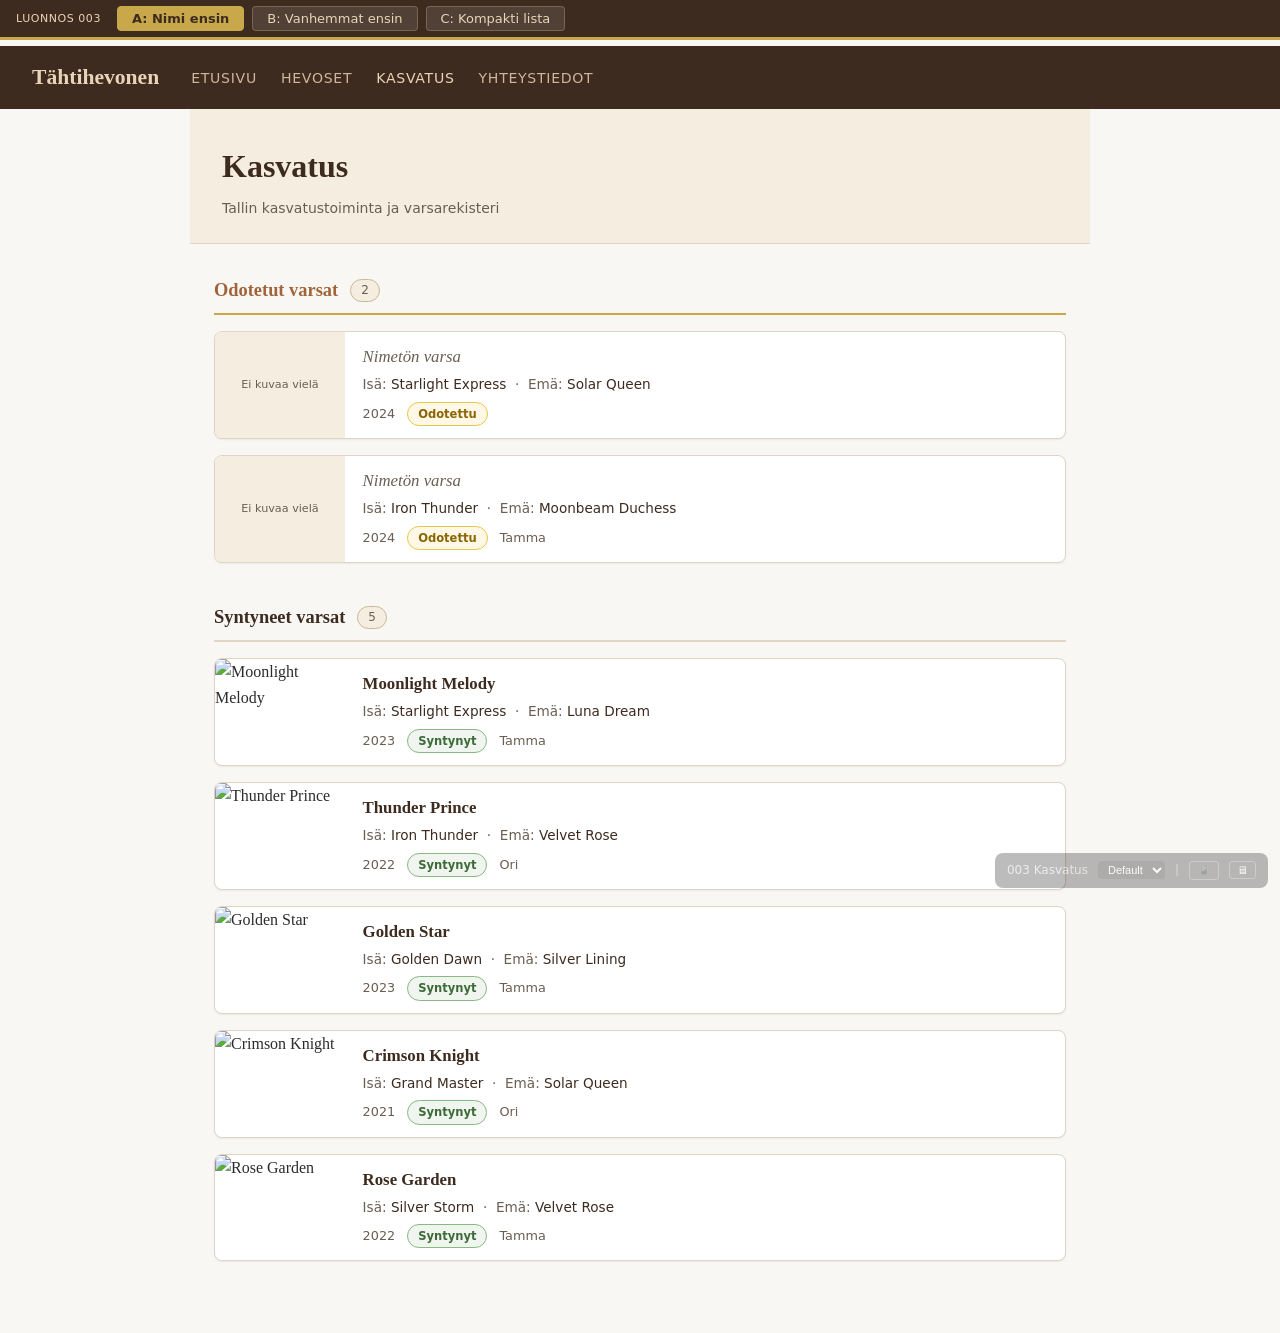
==== .planning/sketches/003-kasvatus/index.html @ 38c665e8 "Add UI Sketches and finish security" ====
<!DOCTYPE html>
<html lang="fi">
<head>
  <meta charset="UTF-8">
  <meta name="viewport" content="width=device-width, initial-scale=1.0">
  <title>003 — Kasvatus</title>
  <link rel="stylesheet" href="../themes/default.css">
  <style>
    * { box-sizing: border-box; margin: 0; padding: 0; }
    body {
      font-family: var(--font-serif);
      background: var(--color-bg);
      color: var(--color-text);
      line-height: 1.6;
      padding-top: 46px;
    }

    /* ── Variant tabs ── */
    #variant-nav {
      position: fixed; top: 0; left: 0; right: 0; z-index: 9998;
      background: var(--color-primary);
      border-bottom: 3px solid var(--color-gold);
      padding: 6px 16px;
      display: flex; gap: 8px; align-items: center;
      font-family: var(--font-sans); font-size: 13px;
    }
    #variant-nav span { color: var(--color-cream); margin-right: 8px; font-size: 11px; text-transform: uppercase; letter-spacing: .05em; }
    .variant-tab {
      background: rgba(255,255,255,0.1); color: var(--color-cream);
      border: 1px solid rgba(201,184,154,0.3); border-radius: var(--radius-sm);
      padding: 4px 14px; cursor: pointer; font-family: var(--font-sans); font-size: 13px;
      transition: all 0.15s ease;
    }
    .variant-tab:hover { background: rgba(255,255,255,0.2); }
    .variant-tab.active { background: var(--color-gold); color: var(--color-primary); font-weight: 600; border-color: var(--color-gold); }

    /* ── Chrome ── */
    .site-header {
      background: var(--color-primary); color: var(--color-cream);
      padding: .9rem 2rem; display: flex; align-items: center; gap: 2rem;
    }
    .site-title { color: var(--color-cream); font-size: 1.35rem; font-weight: bold; text-decoration: none; }
    .site-nav { display: flex; gap: 1.5rem; list-style: none; }
    .site-nav a { color: var(--color-border-warm); text-decoration: none; font-size: .88rem; text-transform: uppercase; letter-spacing: .05em; font-family: var(--font-sans); }
    .site-nav a.active { color: var(--color-cream); }

    .page-hero {
      background: var(--color-surface-accent); border-bottom: 1px solid var(--color-border);
      padding: 2rem 2rem 1.5rem; max-width: 900px; margin: 0 auto;
    }
    .page-hero h1 { font-size: 2rem; color: var(--color-primary); margin-bottom: .25rem; }
    .page-hero p { color: var(--color-text-muted); font-size: var(--text-sm); font-family: var(--font-sans); }

    main { max-width: 900px; margin: 0 auto; padding: 2rem 1.5rem; }

    /* ── Section headers ── */
    .foal-section { margin-bottom: 2.5rem; }
    .section-header {
      display: flex; align-items: center; gap: .75rem;
      margin-bottom: 1rem; padding-bottom: .5rem;
      border-bottom: 2px solid var(--color-border);
    }
    .section-header h2 { font-size: 1.15rem; color: var(--color-primary); }
    .section-count {
      background: var(--color-parchment); color: var(--color-text-muted);
      border: 1px solid var(--color-border-warm);
      border-radius: var(--radius-full); padding: 1px 10px;
      font-size: .75rem; font-family: var(--font-sans);
    }
    .section-expected .section-header { border-bottom-color: var(--color-gold); }
    .section-expected .section-header h2 { color: var(--color-accent); }

    /* ── Status badges ── */
    .status-expected {
      display: inline-block; background: #fff8e6; color: #8a6500;
      border: 1px solid #e6c84a; border-radius: var(--radius-full);
      padding: 2px 10px; font-size: .72rem; font-family: var(--font-sans); font-weight: 600;
    }
    .status-born {
      display: inline-block; background: #f0f5ef; color: #3d6b38;
      border: 1px solid #8ab884; border-radius: var(--radius-full);
      padding: 2px 10px; font-size: .72rem; font-family: var(--font-sans); font-weight: 600;
    }

    /* ── Placeholder for unnamed/unborn ── */
    .foal-ph {
      width: 100%; height: 100%; object-fit: cover; display: block;
    }
    .no-photo {
      width: 100%; height: 100%;
      background: repeating-linear-gradient(
        45deg, var(--color-surface-accent), var(--color-surface-accent) 4px,
        var(--color-parchment) 4px, var(--color-parchment) 8px
      );
      display: flex; align-items: center; justify-content: center;
      font-size: .7rem; color: var(--color-text-muted); font-family: var(--font-sans);
      text-align: center; padding: .25rem;
    }

    /* ══════════════════════════════════════
       VARIANT A — Nimi ensin
    ══════════════════════════════════════ */
    #variant-a .foal-card {
      display: flex; gap: 0; background: var(--color-surface);
      border: 1px solid var(--color-border); border-radius: var(--radius-md);
      overflow: hidden; box-shadow: var(--shadow-sm); margin-bottom: 1rem;
      transition: box-shadow 0.2s, transform 0.15s;
    }
    #variant-a .foal-card:hover { box-shadow: var(--shadow-md); transform: translateX(3px); }
    #variant-a .foal-card .card-img {
      width: 130px; flex-shrink: 0; overflow: hidden;
    }
    #variant-a .foal-card .card-img img,
    #variant-a .foal-card .card-img .no-photo { width: 130px; height: 100%; min-height: 85px; }
    #variant-a .foal-card .card-body {
      padding: .75rem 1.1rem; display: flex; flex-direction: column; justify-content: center; gap: .2rem;
      flex: 1;
    }
    #variant-a .foal-name { font-size: 1.05rem; color: var(--color-primary); font-weight: 600; }
    #variant-a .foal-unnamed { font-size: 1.05rem; color: var(--color-text-muted); font-style: italic; }
    #variant-a .foal-parents {
      font-size: .85rem; color: var(--color-text-muted); font-family: var(--font-sans);
    }
    #variant-a .foal-parents a { color: var(--color-primary); text-decoration: none; }
    #variant-a .foal-parents a:hover { text-decoration: underline; }
    #variant-a .foal-meta {
      display: flex; gap: .75rem; align-items: center; margin-top: .15rem;
      font-size: .8rem; color: var(--color-text-muted); font-family: var(--font-sans);
    }

    /* ══════════════════════════════════════
       VARIANT B — Vanhemmat ensin
    ══════════════════════════════════════ */
    #variant-b .foal-card {
      display: flex; gap: 0; background: var(--color-surface);
      border: 1px solid var(--color-border); border-radius: var(--radius-md);
      overflow: hidden; box-shadow: var(--shadow-sm); margin-bottom: 1rem;
      transition: box-shadow 0.2s, transform 0.15s;
    }
    #variant-b .foal-card:hover { box-shadow: var(--shadow-md); transform: translateX(3px); }
    #variant-b .foal-card .card-img {
      width: 130px; flex-shrink: 0; overflow: hidden; position: relative;
    }
    #variant-b .foal-card .card-img img,
    #variant-b .foal-card .card-img .no-photo { width: 130px; height: 100%; min-height: 95px; }
    #variant-b .foal-card .card-body {
      padding: .75rem 1.1rem; flex: 1; display: flex; flex-direction: column; justify-content: center; gap: .15rem;
    }
    #variant-b .foal-parents-main {
      font-size: 1rem; color: var(--color-primary); font-weight: 600;
    }
    #variant-b .foal-parents-main a { color: inherit; text-decoration: none; }
    #variant-b .foal-parents-main a:hover { text-decoration: underline; }
    #variant-b .cross { color: var(--color-accent); margin: 0 .2rem; font-style: normal; }
    #variant-b .foal-name-sub { font-size: .9rem; color: var(--color-text-muted); font-style: italic; }
    #variant-b .foal-name-sub strong { color: var(--color-text); font-style: normal; font-size: .92rem; }
    #variant-b .foal-meta {
      display: flex; gap: .75rem; align-items: center; margin-top: .2rem;
      font-size: .78rem; color: var(--color-text-muted); font-family: var(--font-sans);
    }

    /* ══════════════════════════════════════
       VARIANT C — Kompakti status-lista
    ══════════════════════════════════════ */
    #variant-c .filter-bar {
      display: flex; gap: .5rem; flex-wrap: wrap; margin-bottom: 1.25rem; align-items: center;
    }
    #variant-c .filter-btn {
      background: var(--color-surface); border: 1px solid var(--color-border);
      border-radius: var(--radius-full); padding: 4px 14px;
      font-size: .82rem; font-family: var(--font-sans); cursor: pointer;
      color: var(--color-text-muted); transition: all 0.15s;
    }
    #variant-c .filter-btn:hover, #variant-c .filter-btn.active {
      background: var(--color-primary); color: var(--color-cream); border-color: var(--color-primary);
    }
    #variant-c .foal-card {
      display: flex; align-items: center; gap: 0; background: var(--color-surface);
      border: 1px solid var(--color-border); border-radius: var(--radius-md);
      overflow: hidden; margin-bottom: .6rem;
      box-shadow: var(--shadow-sm); transition: box-shadow 0.2s, transform 0.15s;
    }
    #variant-c .foal-card.is-expected { border-left: 4px solid var(--color-gold); }
    #variant-c .foal-card.is-born { border-left: 4px solid #8ab884; }
    #variant-c .foal-card:hover { box-shadow: var(--shadow-md); transform: translateX(2px); }
    #variant-c .card-img { width: 80px; height: 60px; flex-shrink: 0; overflow: hidden; }
    #variant-c .card-img img, #variant-c .card-img .no-photo { width: 80px; height: 60px; object-fit: cover; display: block; }
    #variant-c .card-body {
      padding: .5rem .9rem; flex: 1; display: flex; align-items: center; gap: 1rem;
      flex-wrap: wrap;
    }
    #variant-c .foal-name { font-size: .95rem; font-weight: 600; color: var(--color-primary); min-width: 140px; }
    #variant-c .foal-unnamed { font-size: .95rem; color: var(--color-text-muted); font-style: italic; min-width: 140px; }
    #variant-c .foal-parents-c {
      font-size: .82rem; color: var(--color-text-muted); font-family: var(--font-sans); flex: 1;
    }
    #variant-c .foal-parents-c a { color: var(--color-primary); text-decoration: none; }
    #variant-c .foal-parents-c a:hover { text-decoration: underline; }
    #variant-c .foal-yr { font-size: .8rem; color: var(--color-text-light); font-family: var(--font-sans); white-space: nowrap; }
    #variant-c .card-status { padding: 0 .85rem; flex-shrink: 0; }

    /* ── Responsive ── */
    @media (max-width: 640px) {
      body { padding-top: 80px; }
      #variant-nav { flex-wrap: wrap; gap: 6px; }
      .site-header { flex-wrap: wrap; gap: .75rem; padding: .75rem 1rem; }
      .site-nav { flex-wrap: wrap; gap: .75rem; }
      main { padding: 1.25rem 1rem; }

      #variant-a .foal-card,
      #variant-b .foal-card { flex-direction: column; }
      #variant-a .foal-card .card-img,
      #variant-b .foal-card .card-img { width: 100%; }
      #variant-a .foal-card .card-img img,
      #variant-b .foal-card .card-img img,
      #variant-a .foal-card .card-img .no-photo,
      #variant-b .foal-card .card-img .no-photo { width: 100%; height: 140px; }

      #variant-c .card-body { gap: .5rem; }
      #variant-c .foal-parents-c { display: none; }
    }
  </style>
</head>
<body>

<!-- Variant nav -->
<div id="variant-nav">
  <span>Luonnos 003</span>
  <button class="variant-tab active" onclick="showVariant('a', this)">A: Nimi ensin</button>
  <button class="variant-tab" onclick="showVariant('b', this)">B: Vanhemmat ensin</button>
  <button class="variant-tab" onclick="showVariant('c', this)">C: Kompakti lista</button>
</div>

<!-- ════════════════════ VARIANT A — Nimi ensin ════════════════════ -->
<div id="variant-a" class="variant">
  <div class="site-header">
    <a href="#" class="site-title">Tähtihevonen</a>
    <nav><ul class="site-nav">
      <li><a href="#">Etusivu</a></li><li><a href="#">Hevoset</a></li>
      <li><a href="#" class="active">Kasvatus</a></li><li><a href="#">Yhteystiedot</a></li>
    </ul></nav>
  </div>
  <div class="page-hero"><h1>Kasvatus</h1><p>Tallin kasvatustoiminta ja varsarekisteri</p></div>
  <main>

    <!-- Odotetut -->
    <div class="foal-section section-expected">
      <div class="section-header">
        <h2>Odotetut varsat</h2><span class="section-count">2</span>
      </div>

      <div class="foal-card">
        <div class="card-img"><div class="no-photo">Ei kuvaa vielä</div></div>
        <div class="card-body">
          <span class="foal-unnamed">Nimetön varsa</span>
          <div class="foal-parents">Isä: <a href="#">Starlight Express</a> &nbsp;·&nbsp; Emä: <a href="#">Solar Queen</a></div>
          <div class="foal-meta"><span>2024</span><span class="status-expected">Odotettu</span></div>
        </div>
      </div>

      <div class="foal-card">
        <div class="card-img"><div class="no-photo">Ei kuvaa vielä</div></div>
        <div class="card-body">
          <span class="foal-unnamed">Nimetön varsa</span>
          <div class="foal-parents">Isä: <a href="#">Iron Thunder</a> &nbsp;·&nbsp; Emä: <a href="#">Moonbeam Duchess</a></div>
          <div class="foal-meta"><span>2024</span><span class="status-expected">Odotettu</span><span>Tamma</span></div>
        </div>
      </div>
    </div>

    <!-- Syntyneet -->
    <div class="foal-section">
      <div class="section-header">
        <h2>Syntyneet varsat</h2><span class="section-count">5</span>
      </div>

      <div class="foal-card">
        <div class="card-img"><img src="https://picsum.photos/seed/f1/130/90" alt="Moonlight Melody" class="foal-ph"></div>
        <div class="card-body">
          <span class="foal-name">Moonlight Melody</span>
          <div class="foal-parents">Isä: <a href="#">Starlight Express</a> &nbsp;·&nbsp; Emä: <a href="#">Luna Dream</a></div>
          <div class="foal-meta"><span>2023</span><span class="status-born">Syntynyt</span><span>Tamma</span></div>
        </div>
      </div>

      <div class="foal-card">
        <div class="card-img"><img src="https://picsum.photos/seed/f2/130/90" alt="Thunder Prince" class="foal-ph"></div>
        <div class="card-body">
          <span class="foal-name">Thunder Prince</span>
          <div class="foal-parents">Isä: <a href="#">Iron Thunder</a> &nbsp;·&nbsp; Emä: <a href="#">Velvet Rose</a></div>
          <div class="foal-meta"><span>2022</span><span class="status-born">Syntynyt</span><span>Ori</span></div>
        </div>
      </div>

      <div class="foal-card">
        <div class="card-img"><img src="https://picsum.photos/seed/f3/130/90" alt="Golden Star" class="foal-ph"></div>
        <div class="card-body">
          <span class="foal-name">Golden Star</span>
          <div class="foal-parents">Isä: <a href="#">Golden Dawn</a> &nbsp;·&nbsp; Emä: <a href="#">Silver Lining</a></div>
          <div class="foal-meta"><span>2023</span><span class="status-born">Syntynyt</span><span>Tamma</span></div>
        </div>
      </div>

      <div class="foal-card">
        <div class="card-img"><img src="https://picsum.photos/seed/f4/130/90" alt="Crimson Knight" class="foal-ph"></div>
        <div class="card-body">
          <span class="foal-name">Crimson Knight</span>
          <div class="foal-parents">Isä: <a href="#">Grand Master</a> &nbsp;·&nbsp; Emä: <a href="#">Solar Queen</a></div>
          <div class="foal-meta"><span>2021</span><span class="status-born">Syntynyt</span><span>Ori</span></div>
        </div>
      </div>

      <div class="foal-card">
        <div class="card-img"><img src="https://picsum.photos/seed/f5/130/90" alt="Rose Garden" class="foal-ph"></div>
        <div class="card-body">
          <span class="foal-name">Rose Garden</span>
          <div class="foal-parents">Isä: <a href="#">Silver Storm</a> &nbsp;·&nbsp; Emä: <a href="#">Velvet Rose</a></div>
          <div class="foal-meta"><span>2022</span><span class="status-born">Syntynyt</span><span>Tamma</span></div>
        </div>
      </div>
    </div>
  </main>
</div>

<!-- ════════════════════ VARIANT B — Vanhemmat ensin ════════════════════ -->
<div id="variant-b" class="variant" style="display:none">
  <div class="site-header">
    <a href="#" class="site-title">Tähtihevonen</a>
    <nav><ul class="site-nav">
      <li><a href="#">Etusivu</a></li><li><a href="#">Hevoset</a></li>
      <li><a href="#" class="active">Kasvatus</a></li><li><a href="#">Yhteystiedot</a></li>
    </ul></nav>
  </div>
  <div class="page-hero"><h1>Kasvatus</h1><p>Tallin kasvatustoiminta ja varsarekisteri</p></div>
  <main>

    <!-- Odotetut -->
    <div class="foal-section section-expected">
      <div class="section-header">
        <h2>Odotetut varsat</h2><span class="section-count">2</span>
      </div>

      <div class="foal-card">
        <div class="card-img"><div class="no-photo">Ei kuvaa</div></div>
        <div class="card-body">
          <div class="foal-parents-main"><a href="#">Starlight Express</a><em class="cross">×</em><a href="#">Solar Queen</a></div>
          <div class="foal-name-sub">Varsa ei vielä nimetty</div>
          <div class="foal-meta"><span>2024</span><span class="status-expected">Odotettu</span></div>
        </div>
      </div>

      <div class="foal-card">
        <div class="card-img"><div class="no-photo">Ei kuvaa</div></div>
        <div class="card-body">
          <div class="foal-parents-main"><a href="#">Iron Thunder</a><em class="cross">×</em><a href="#">Moonbeam Duchess</a></div>
          <div class="foal-name-sub">Varsa ei vielä nimetty</div>
          <div class="foal-meta"><span>2024</span><span class="status-expected">Odotettu</span><span>Tamma</span></div>
        </div>
      </div>
    </div>

    <!-- Syntyneet -->
    <div class="foal-section">
      <div class="section-header">
        <h2>Syntyneet varsat</h2><span class="section-count">5</span>
      </div>

      <div class="foal-card">
        <div class="card-img"><img src="https://picsum.photos/seed/f1/130/95" alt="Moonlight Melody"></div>
        <div class="card-body">
          <div class="foal-parents-main"><a href="#">Starlight Express</a><em class="cross">×</em><a href="#">Luna Dream</a></div>
          <div class="foal-name-sub"><strong>Moonlight Melody</strong></div>
          <div class="foal-meta"><span>2023</span><span class="status-born">Syntynyt</span><span>Tamma</span></div>
        </div>
      </div>

      <div class="foal-card">
        <div class="card-img"><img src="https://picsum.photos/seed/f2/130/95" alt="Thunder Prince"></div>
        <div class="card-body">
          <div class="foal-parents-main"><a href="#">Iron Thunder</a><em class="cross">×</em><a href="#">Velvet Rose</a></div>
          <div class="foal-name-sub"><strong>Thunder Prince</strong></div>
          <div class="foal-meta"><span>2022</span><span class="status-born">Syntynyt</span><span>Ori</span></div>
        </div>
      </div>

      <div class="foal-card">
        <div class="card-img"><img src="https://picsum.photos/seed/f3/130/95" alt="Golden Star"></div>
        <div class="card-body">
          <div class="foal-parents-main"><a href="#">Golden Dawn</a><em class="cross">×</em><a href="#">Silver Lining</a></div>
          <div class="foal-name-sub"><strong>Golden Star</strong></div>
          <div class="foal-meta"><span>2023</span><span class="status-born">Syntynyt</span><span>Tamma</span></div>
        </div>
      </div>

      <div class="foal-card">
        <div class="card-img"><img src="https://picsum.photos/seed/f4/130/95" alt="Crimson Knight"></div>
        <div class="card-body">
          <div class="foal-parents-main"><a href="#">Grand Master</a><em class="cross">×</em><a href="#">Solar Queen</a></div>
          <div class="foal-name-sub"><strong>Crimson Knight</strong></div>
          <div class="foal-meta"><span>2021</span><span class="status-born">Syntynyt</span><span>Ori</span></div>
        </div>
      </div>

      <div class="foal-card">
        <div class="card-img"><img src="https://picsum.photos/seed/f5/130/95" alt="Rose Garden"></div>
        <div class="card-body">
          <div class="foal-parents-main"><a href="#">Silver Storm</a><em class="cross">×</em><a href="#">Velvet Rose</a></div>
          <div class="foal-name-sub"><strong>Rose Garden</strong></div>
          <div class="foal-meta"><span>2022</span><span class="status-born">Syntynyt</span><span>Tamma</span></div>
        </div>
      </div>
    </div>
  </main>
</div>

<!-- ════════════════════ VARIANT C — Kompakti status-lista ════════════════════ -->
<div id="variant-c" class="variant" style="display:none">
  <div class="site-header">
    <a href="#" class="site-title">Tähtihevonen</a>
    <nav><ul class="site-nav">
      <li><a href="#">Etusivu</a></li><li><a href="#">Hevoset</a></li>
      <li><a href="#" class="active">Kasvatus</a></li><li><a href="#">Yhteystiedot</a></li>
    </ul></nav>
  </div>
  <div class="page-hero"><h1>Kasvatus</h1><p>Tallin kasvatustoiminta ja varsarekisteri</p></div>
  <main>
    <div class="filter-bar">
      <button class="filter-btn active" onclick="setFilterC(this,'all')">Kaikki (7)</button>
      <button class="filter-btn" onclick="setFilterC(this,'expected')">Odotetut (2)</button>
      <button class="filter-btn" onclick="setFilterC(this,'born')">Syntyneet (5)</button>
    </div>

    <div id="foal-list-c">
      <div class="foal-card is-expected" data-status="expected">
        <div class="card-img"><div class="no-photo">—</div></div>
        <div class="card-body">
          <span class="foal-unnamed">Nimetön varsa</span>
          <div class="foal-parents-c"><a href="#">Starlight Express</a> × <a href="#">Solar Queen</a></div>
          <span class="foal-yr">2024</span>
        </div>
        <div class="card-status"><span class="status-expected">Odotettu</span></div>
      </div>

      <div class="foal-card is-expected" data-status="expected">
        <div class="card-img"><div class="no-photo">—</div></div>
        <div class="card-body">
          <span class="foal-unnamed">Nimetön varsa</span>
          <div class="foal-parents-c"><a href="#">Iron Thunder</a> × <a href="#">Moonbeam Duchess</a></div>
          <span class="foal-yr">2024 · Tamma</span>
        </div>
        <div class="card-status"><span class="status-expected">Odotettu</span></div>
      </div>

      <div class="foal-card is-born" data-status="born">
        <div class="card-img"><img src="https://picsum.photos/seed/f1/80/60" alt="Moonlight Melody"></div>
        <div class="card-body">
          <span class="foal-name">Moonlight Melody</span>
          <div class="foal-parents-c"><a href="#">Starlight Express</a> × <a href="#">Luna Dream</a></div>
          <span class="foal-yr">2023 · Tamma</span>
        </div>
        <div class="card-status"><span class="status-born">Syntynyt</span></div>
      </div>

      <div class="foal-card is-born" data-status="born">
        <div class="card-img"><img src="https://picsum.photos/seed/f2/80/60" alt="Thunder Prince"></div>
        <div class="card-body">
          <span class="foal-name">Thunder Prince</span>
          <div class="foal-parents-c"><a href="#">Iron Thunder</a> × <a href="#">Velvet Rose</a></div>
          <span class="foal-yr">2022 · Ori</span>
        </div>
        <div class="card-status"><span class="status-born">Syntynyt</span></div>
      </div>

      <div class="foal-card is-born" data-status="born">
        <div class="card-img"><img src="https://picsum.photos/seed/f3/80/60" alt="Golden Star"></div>
        <div class="card-body">
          <span class="foal-name">Golden Star</span>
          <div class="foal-parents-c"><a href="#">Golden Dawn</a> × <a href="#">Silver Lining</a></div>
          <span class="foal-yr">2023 · Tamma</span>
        </div>
        <div class="card-status"><span class="status-born">Syntynyt</span></div>
      </div>

      <div class="foal-card is-born" data-status="born">
        <div class="card-img"><img src="https://picsum.photos/seed/f4/80/60" alt="Crimson Knight"></div>
        <div class="card-body">
          <span class="foal-name">Crimson Knight</span>
          <div class="foal-parents-c"><a href="#">Grand Master</a> × <a href="#">Solar Queen</a></div>
          <span class="foal-yr">2021 · Ori</span>
        </div>
        <div class="card-status"><span class="status-born">Syntynyt</span></div>
      </div>

      <div class="foal-card is-born" data-status="born">
        <div class="card-img"><img src="https://picsum.photos/seed/f5/80/60" alt="Rose Garden"></div>
        <div class="card-body">
          <span class="foal-name">Rose Garden</span>
          <div class="foal-parents-c"><a href="#">Silver Storm</a> × <a href="#">Velvet Rose</a></div>
          <span class="foal-yr">2022 · Tamma</span>
        </div>
        <div class="card-status"><span class="status-born">Syntynyt</span></div>
      </div>
    </div>
  </main>
</div>

<!-- Sketch toolbar -->
<div id="sketch-tools" style="position:fixed;bottom:12px;right:12px;z-index:9999;font-family:system-ui;font-size:12px;background:rgba(0,0,0,0.75);color:white;padding:8px 12px;border-radius:8px;opacity:0.35;transition:opacity 0.2s;display:flex;gap:10px;align-items:center;" onmouseenter="this.style.opacity='1'" onmouseleave="this.style.opacity='0.35'">
  <span style="opacity:.7">003 Kasvatus</span>
  <select onchange="document.querySelector('link[href*=themes]').href='../themes/'+this.value+'.css'" style="background:#222;color:white;border:none;border-radius:4px;padding:2px 6px;font-size:11px;">
    <option value="default">Default</option>
  </select>
  <span style="opacity:.5">|</span>
  <button onclick="setVp(375)" style="background:none;border:1px solid rgba(255,255,255,0.3);color:white;padding:2px 7px;border-radius:3px;font-size:11px;cursor:pointer;">📱</button>
  <button onclick="setVp(null)" style="background:none;border:1px solid rgba(255,255,255,0.3);color:white;padding:2px 7px;border-radius:3px;font-size:11px;cursor:pointer;">🖥</button>
</div>

<script>
function showVariant(id, btn) {
  document.querySelectorAll('.variant').forEach(v => v.style.display = 'none');
  document.querySelectorAll('.variant-tab').forEach(t => t.classList.remove('active'));
  document.getElementById('variant-' + id).style.display = 'block';
  btn.classList.add('active');
}
function setFilterC(btn, status) {
  document.querySelectorAll('#variant-c .filter-btn').forEach(b => b.classList.remove('active'));
  btn.classList.add('active');
  document.querySelectorAll('#foal-list-c .foal-card').forEach(card => {
    card.style.display = (status === 'all' || card.dataset.status === status) ? '' : 'none';
  });
}
function setVp(w) {
  document.querySelectorAll('main').forEach(el => el.style.maxWidth = w ? w + 'px' : '');
}
</script>
</body>
</html>
---- .planning/sketches/themes/default.css ----
/* Virtuaalitalli — Rustiikkinen teema */
:root {
  /* Värit — lämmin, maanläheinen */
  --color-bg: #f9f7f4;
  --color-surface: #ffffff;
  --color-surface-warm: #faf6f0;
  --color-surface-accent: #f5ede0;
  --color-border: #e0d5c5;
  --color-border-warm: #c9b89a;

  --color-text: #2c2c2c;
  --color-text-muted: #6b5e52;
  --color-text-light: #9e8e7e;

  --color-primary: #3d2b1f;
  --color-primary-hover: #5a4030;
  --color-primary-light: #7a5c45;

  --color-accent: #a0633a;
  --color-accent-light: #c9874f;
  --color-gold: #c9a84c;
  --color-cream: #e8d5b7;
  --color-parchment: #f5ede0;

  --color-success: #5a8a5a;
  --color-danger: #8a3030;

  /* Typografia */
  --font-serif: Georgia, 'Times New Roman', serif;
  --font-sans: 'Segoe UI', system-ui, sans-serif;
  --font-mono: 'Courier New', monospace;

  --text-xs: 0.75rem;
  --text-sm: 0.875rem;
  --text-base: 1rem;
  --text-lg: 1.125rem;
  --text-xl: 1.25rem;
  --text-2xl: 1.5rem;
  --text-3xl: 2rem;

  /* Välit */
  --space-1: 4px;
  --space-2: 8px;
  --space-3: 12px;
  --space-4: 16px;
  --space-6: 24px;
  --space-8: 32px;
  --space-12: 48px;

  /* Muodot */
  --radius-sm: 4px;
  --radius-md: 8px;
  --radius-lg: 12px;
  --radius-full: 9999px;

  /* Varjot */
  --shadow-sm: 0 1px 2px rgba(61,43,31,0.07);
  --shadow-md: 0 4px 8px rgba(61,43,31,0.1);
  --shadow-lg: 0 10px 24px rgba(61,43,31,0.14);
}
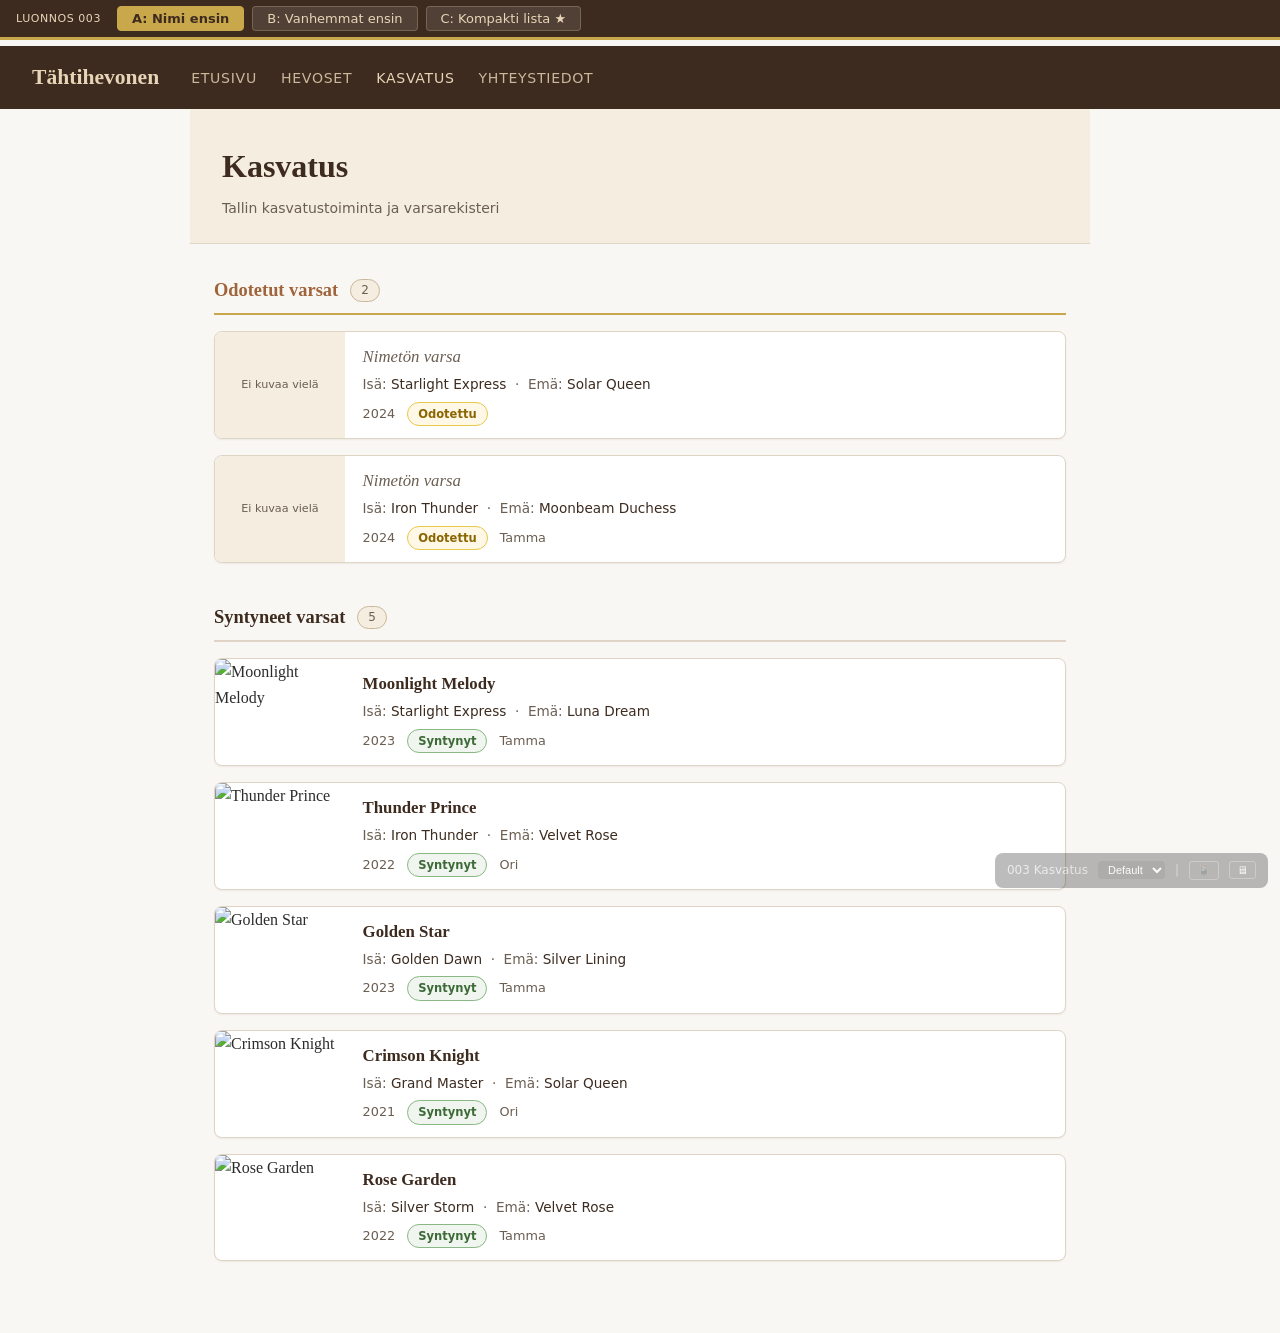
==== commit f1cf2463: "docs(sketch-003): C: Kompakti lista — pienikokoinen kuva + suodatuspainikkeet" ====
--- a/.planning/sketches/003-kasvatus/index.html
+++ b/.planning/sketches/003-kasvatus/index.html
@@ -228,7 +228,7 @@
   <span>Luonnos 003</span>
   <button class="variant-tab active" onclick="showVariant('a', this)">A: Nimi ensin</button>
   <button class="variant-tab" onclick="showVariant('b', this)">B: Vanhemmat ensin</button>
-  <button class="variant-tab" onclick="showVariant('c', this)">C: Kompakti lista</button>
+  <button class="variant-tab" onclick="showVariant('c', this)">C: Kompakti lista ★</button>
 </div>
 
 <!-- ════════════════════ VARIANT A — Nimi ensin ════════════════════ -->
